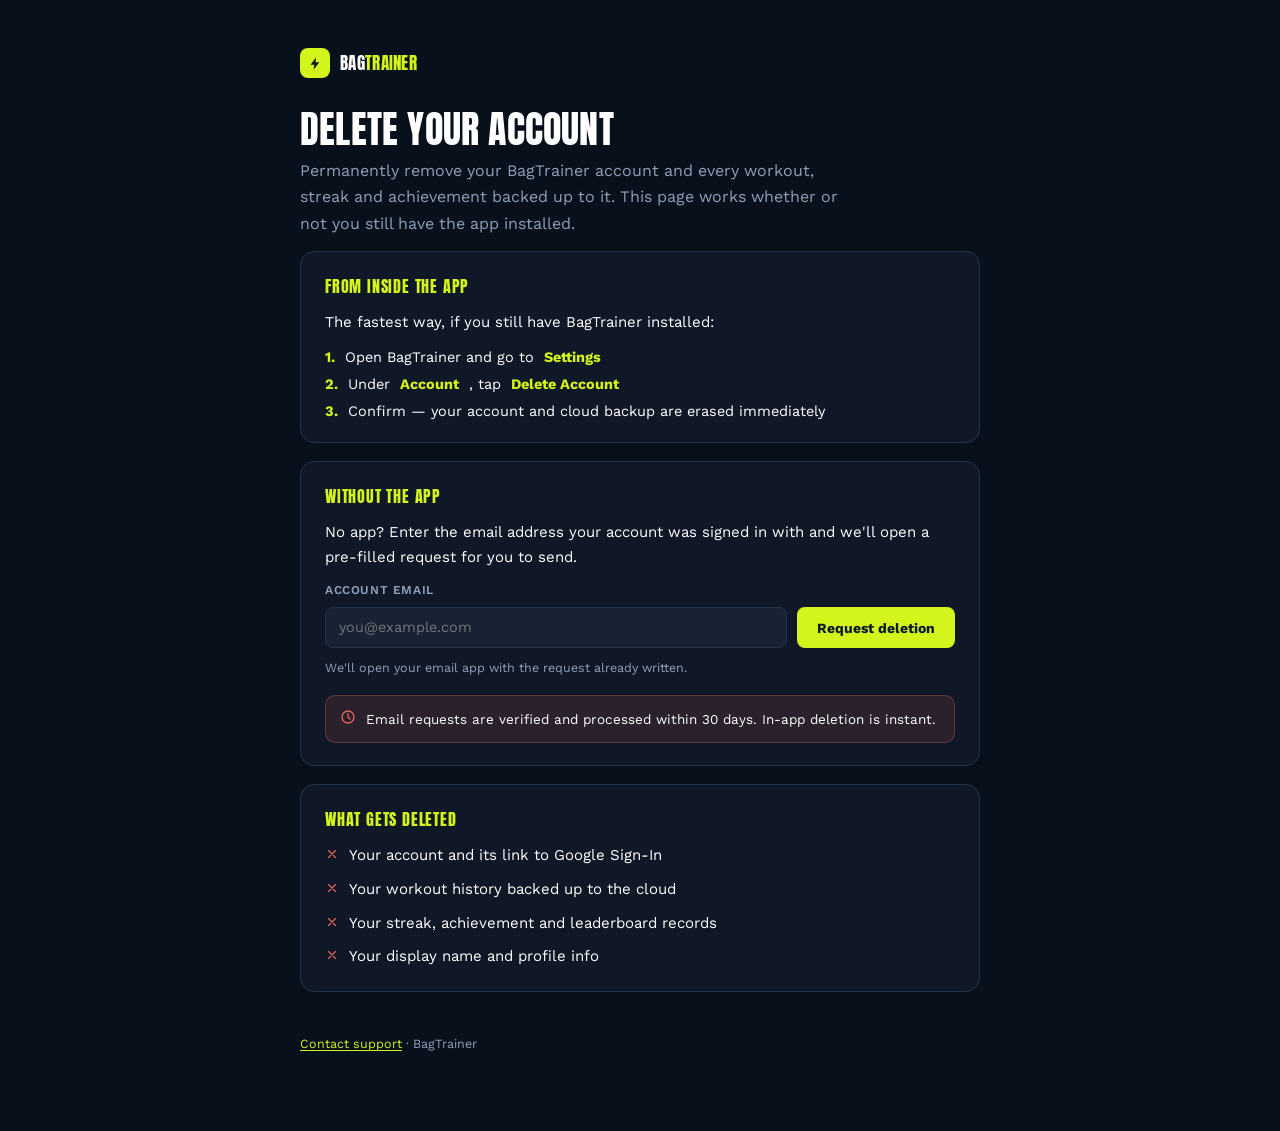
==== delete-account/index.html @ e47c501b "Add files via upload" ====
<!doctype html>
<html lang="en">
<head>
<meta charset="utf-8" />
<meta name="viewport" content="width=device-width, initial-scale=1" />
<title>Delete Account — BagTrainer</title>
<link rel="stylesheet" href="/style.css" />
</head>
<body>
<div class="page">
  <a class="brand" href="/">
    <div class="brand-icon">
      <svg viewBox="0 0 24 24" fill="none" xmlns="http://www.w3.org/2000/svg">
        <path d="M13 2L4 14h6l-1 8 9-12h-6l1-8z" fill="var(--accent-ink)"/>
      </svg>
    </div>
    <div class="brand-name">BAG<span class="lime">TRAINER</span></div>
  </a>

  <h1>Delete your account</h1>
  <p class="lede">
    Permanently remove your BagTrainer account and every workout, streak
    and achievement backed up to it. This page works whether or not you
    still have the app installed.
  </p>

  <div class="card">
    <h2>From inside the app</h2>
    <p>The fastest way, if you still have BagTrainer installed:</p>
    <div class="steps">
      <div class="step"><b>1.</b> Open BagTrainer and go to <b>Settings</b></div>
      <div class="step"><b>2.</b> Under <b>Account</b>, tap <b>Delete Account</b></div>
      <div class="step"><b>3.</b> Confirm — your account and cloud backup are erased immediately</div>
    </div>
  </div>

  <div class="card">
    <h2>Without the app</h2>
    <p>
      No app? Enter the email address your account was signed in with and
      we'll open a pre-filled request for you to send.
    </p>

    <div class="request-form">
      <label for="account-email">Account email</label>
      <div class="input-row">
        <input type="email" id="account-email" placeholder="you@example.com" autocomplete="email" />
        <button type="button" id="request-btn">Request deletion</button>
      </div>
      <p class="hint" id="form-hint">We'll open your email app with the request already written.</p>
    </div>

    <div class="timeline-note">
      <svg viewBox="0 0 24 24" fill="none" xmlns="http://www.w3.org/2000/svg" stroke="currentColor" stroke-width="2" stroke-linecap="round" stroke-linejoin="round"><circle cx="12" cy="12" r="9"/><path d="M12 7v5l3 3"/></svg>
      <p>Email requests are verified and processed within 30 days. In-app deletion is instant.</p>
    </div>
  </div>

  <div class="card">
    <h2>What gets deleted</h2>
    <ul class="checklist">
      <li>
        <svg viewBox="0 0 24 24" fill="none" xmlns="http://www.w3.org/2000/svg" stroke="currentColor" stroke-width="2" stroke-linecap="round" stroke-linejoin="round"><path d="M18 6L6 18M6 6l12 12"/></svg>
        Your account and its link to Google Sign-In
      </li>
      <li>
        <svg viewBox="0 0 24 24" fill="none" xmlns="http://www.w3.org/2000/svg" stroke="currentColor" stroke-width="2" stroke-linecap="round" stroke-linejoin="round"><path d="M18 6L6 18M6 6l12 12"/></svg>
        Your workout history backed up to the cloud
      </li>
      <li>
        <svg viewBox="0 0 24 24" fill="none" xmlns="http://www.w3.org/2000/svg" stroke="currentColor" stroke-width="2" stroke-linecap="round" stroke-linejoin="round"><path d="M18 6L6 18M6 6l12 12"/></svg>
        Your streak, achievement and leaderboard records
      </li>
      <li>
        <svg viewBox="0 0 24 24" fill="none" xmlns="http://www.w3.org/2000/svg" stroke="currentColor" stroke-width="2" stroke-linecap="round" stroke-linejoin="round"><path d="M18 6L6 18M6 6l12 12"/></svg>
        Your display name and profile info
      </li>
    </ul>
  </div>

  <footer>
    <a href="mailto:bagtrainerapp@gmail.com">Contact support</a> &middot; BagTrainer
  </footer>
</div>

<script>
  (function () {
    var btn = document.getElementById("request-btn");
    var input = document.getElementById("account-email");
    var hint = document.getElementById("form-hint");

    btn.addEventListener("click", function () {
      var email = input.value.trim();
      var emailPattern = /^[^\s@]+@[^\s@]+\.[^\s@]+$/;

      if (!emailPattern.test(email)) {
        hint.textContent = "Enter the email address your account was signed in with.";
        hint.classList.add("error");
        input.focus();
        return;
      }

      hint.classList.remove("error");
      hint.textContent = "We'll open your email app with the request already written.";

      var subject = encodeURIComponent("Delete my BagTrainer account");
      var body = encodeURIComponent(
        "Please permanently delete my BagTrainer account and all associated data.\n\n" +
        "Account email: " + email + "\n"
      );

      window.location.href = "mailto:bagtrainerapp@gmail.com?subject=" + subject + "&body=" + body;
    });

    input.addEventListener("keydown", function (e) {
      if (e.key === "Enter") {
        e.preventDefault();
        btn.click();
      }
    });
  })();
</script>
</body>
</html>
---- style.css ----
@import url('https://fonts.googleapis.com/css2?family=Anton&family=Work+Sans:wght@400;500;600;700;800&display=swap');

:root {
  --bg: #08101C;
  --surface: #101827;
  --surface-2: #172235;
  --border: #253449;
  --text: #FFFFFF;
  --text-secondary: #8FA0B8;
  --accent: #D3F51B;
  --accent-ink: #0C1A2B;
  --danger: #E2665A;
  --danger-surface: rgba(226, 102, 90, 0.12);
}

* {
  box-sizing: border-box;
}

body {
  margin: 0;
  background: var(--bg);
  color: var(--text);
  font-family: "Work Sans", -apple-system, "Segoe UI", sans-serif;
  -webkit-font-smoothing: antialiased;
}

.page {
  max-width: 720px;
  margin: 0 auto;
  padding: 48px 20px 80px;
}

.brand {
  display: flex;
  align-items: center;
  gap: 10px;
  margin-bottom: 32px;
  text-decoration: none;
  width: fit-content;
}

.brand-icon {
  width: 30px;
  height: 30px;
  border-radius: 8px;
  background: var(--accent);
  display: flex;
  align-items: center;
  justify-content: center;
  flex-shrink: 0;
}

.brand-icon svg {
  width: 15px;
  height: 15px;
}

.brand-name {
  font-family: "Anton", sans-serif;
  font-size: 17px;
  letter-spacing: 0.3px;
  text-transform: uppercase;
  color: var(--text);
}

.brand-name .lime {
  color: var(--accent);
}

h1 {
  font-family: "Anton", sans-serif;
  font-weight: 400;
  text-transform: uppercase;
  letter-spacing: 0.2px;
  font-size: clamp(28px, 5.5vw, 38px);
  line-height: 1.05;
  margin: 0 0 8px;
  text-wrap: balance;
}

.meta {
  font-size: 13px;
  color: var(--text-secondary);
  margin: 0 0 32px;
}

h2 {
  font-family: "Anton", sans-serif;
  font-weight: 400;
  text-transform: uppercase;
  letter-spacing: 0.8px;
  font-size: 16px;
  color: var(--accent);
  margin: 32px 0 12px;
}

h2:first-of-type {
  margin-top: 8px;
}

p, li {
  font-size: 15px;
  line-height: 1.65;
  color: var(--text);
  margin: 0 0 14px;
}

.lede {
  font-size: 16px;
  color: var(--text-secondary);
  max-width: 56ch;
}

ul {
  margin: 0 0 14px;
  padding-left: 22px;
}

a {
  color: var(--accent);
  text-decoration: underline;
  text-underline-offset: 2px;
}

strong {
  color: var(--text);
}

.card {
  background: var(--surface);
  border: 1px solid var(--border);
  border-radius: 14px;
  padding: 22px 24px;
  margin: 0 0 18px;
}

.card h2 {
  margin-top: 0;
}

.card p:last-child {
  margin-bottom: 0;
}

.steps {
  display: flex;
  flex-direction: column;
  gap: 10px;
  margin-top: 4px;
}

.step {
  display: flex;
  align-items: baseline;
  gap: 10px;
  font-size: 14.5px;
}

.step b {
  color: var(--accent);
  font-weight: 700;
}

.request-form {
  display: flex;
  flex-direction: column;
  gap: 10px;
  margin-top: 14px;
}

label {
  font-size: 12px;
  font-weight: 600;
  text-transform: uppercase;
  letter-spacing: 0.6px;
  color: var(--text-secondary);
}

.input-row {
  display: flex;
  gap: 10px;
  flex-wrap: wrap;
}

input[type="email"] {
  flex: 1 1 220px;
  min-width: 0;
  background: var(--surface-2);
  border: 1px solid var(--border);
  border-radius: 8px;
  padding: 11px 13px;
  font-size: 14.5px;
  font-family: inherit;
  color: var(--text);
}

input[type="email"]:focus-visible {
  outline: 2px solid var(--accent);
  outline-offset: 1px;
}

button {
  appearance: none;
  border: none;
  border-radius: 8px;
  background: var(--accent);
  color: var(--accent-ink);
  font-family: inherit;
  font-weight: 700;
  font-size: 14px;
  padding: 11px 20px;
  cursor: pointer;
  white-space: nowrap;
}

button:hover {
  filter: brightness(1.06);
}

.hint {
  font-size: 12.5px;
  color: var(--text-secondary);
  margin: 0;
}

.hint.error {
  color: var(--danger);
}

.checklist {
  list-style: none;
  margin: 0;
  padding: 0;
  display: flex;
  flex-direction: column;
  gap: 9px;
}

.checklist li {
  display: flex;
  align-items: flex-start;
  gap: 10px;
  margin: 0;
}

.checklist svg {
  flex-shrink: 0;
  margin-top: 4px;
  width: 14px;
  height: 14px;
  color: var(--danger);
}

.timeline-note {
  display: flex;
  gap: 10px;
  align-items: flex-start;
  background: var(--danger-surface);
  border: 1px solid rgba(226, 102, 90, 0.3);
  border-radius: 10px;
  padding: 12px 14px;
  margin-top: 16px;
}

.timeline-note p {
  color: var(--text);
  font-size: 13.5px;
  margin: 0;
}

.timeline-note svg {
  flex-shrink: 0;
  margin-top: 1px;
  width: 16px;
  height: 16px;
  color: var(--danger);
}

.hub-links {
  display: flex;
  flex-direction: column;
  gap: 12px;
  margin-top: 28px;
}

.hub-link {
  display: flex;
  align-items: center;
  justify-content: space-between;
  background: var(--surface);
  border: 1px solid var(--border);
  border-radius: 12px;
  padding: 16px 18px;
  text-decoration: none;
  color: var(--text);
}

.hub-link:hover {
  border-color: var(--accent);
}

.hub-link-title {
  font-weight: 700;
  font-size: 15px;
}

.hub-link-sub {
  font-size: 13px;
  color: var(--text-secondary);
  margin-top: 2px;
}

.hub-link-arrow {
  color: var(--accent);
  font-size: 20px;
}

footer {
  margin-top: 44px;
  font-size: 12.5px;
  color: var(--text-secondary);
}
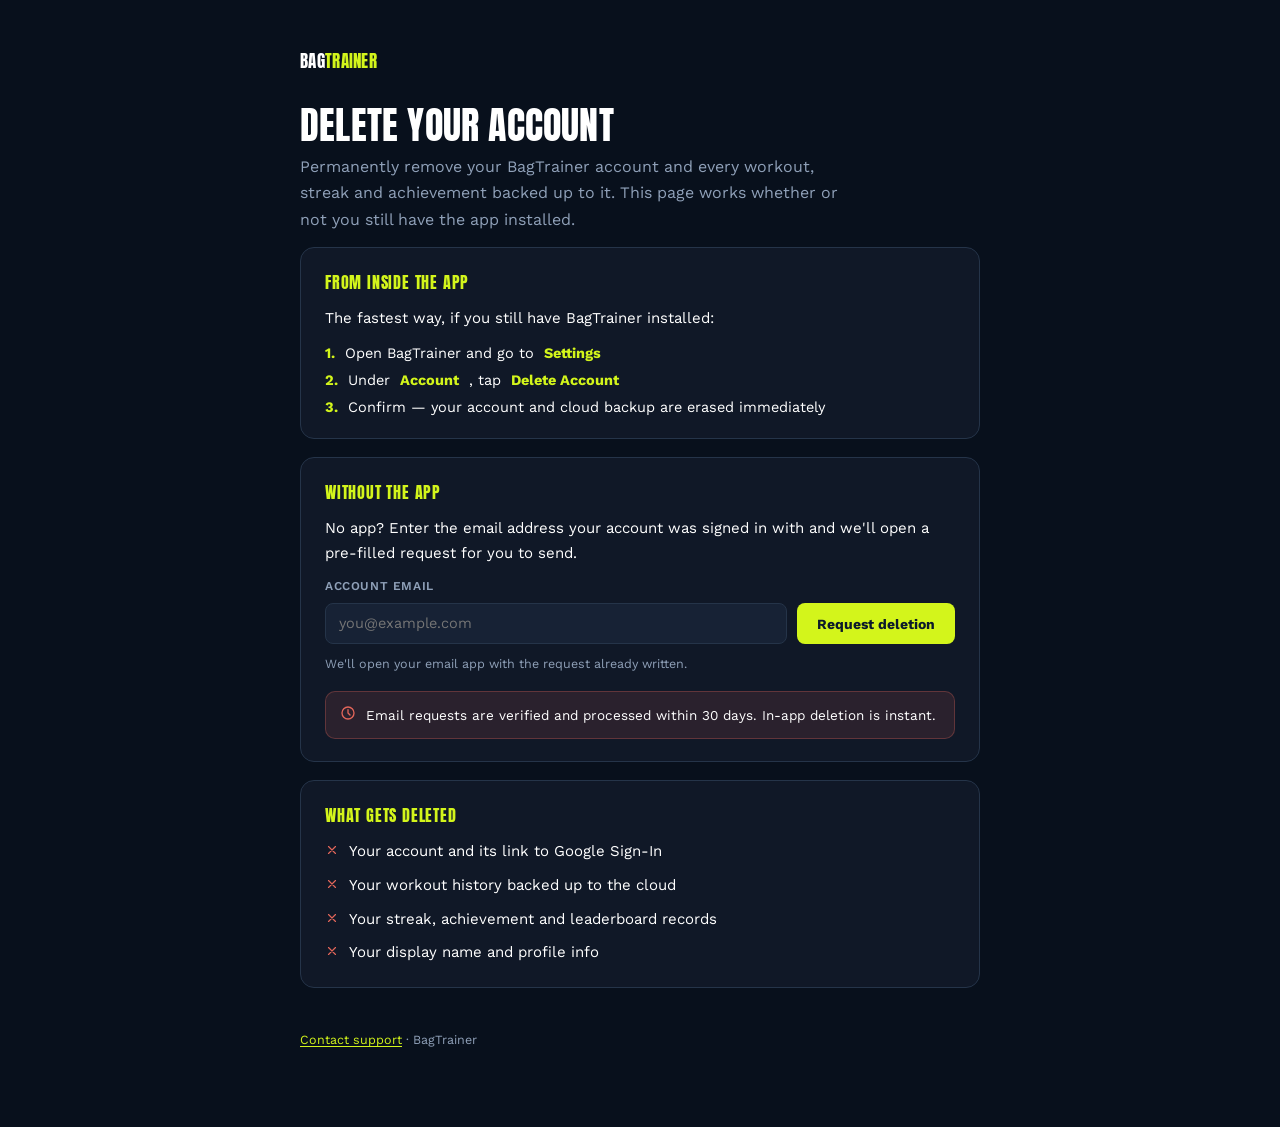
==== commit 7191d9b9: "Remove bolt icon from brand mark, add tagline, disclose analytics in privacy policy - Drop the light" ====
--- a/delete-account/index.html
+++ b/delete-account/index.html
@@ -9,11 +9,6 @@
 <body>
 <div class="page">
   <a class="brand" href="/">
-    <div class="brand-icon">
-      <svg viewBox="0 0 24 24" fill="none" xmlns="http://www.w3.org/2000/svg">
-        <path d="M13 2L4 14h6l-1 8 9-12h-6l1-8z" fill="var(--accent-ink)"/>
-      </svg>
-    </div>
     <div class="brand-name">BAG<span class="lime">TRAINER</span></div>
   </a>
 
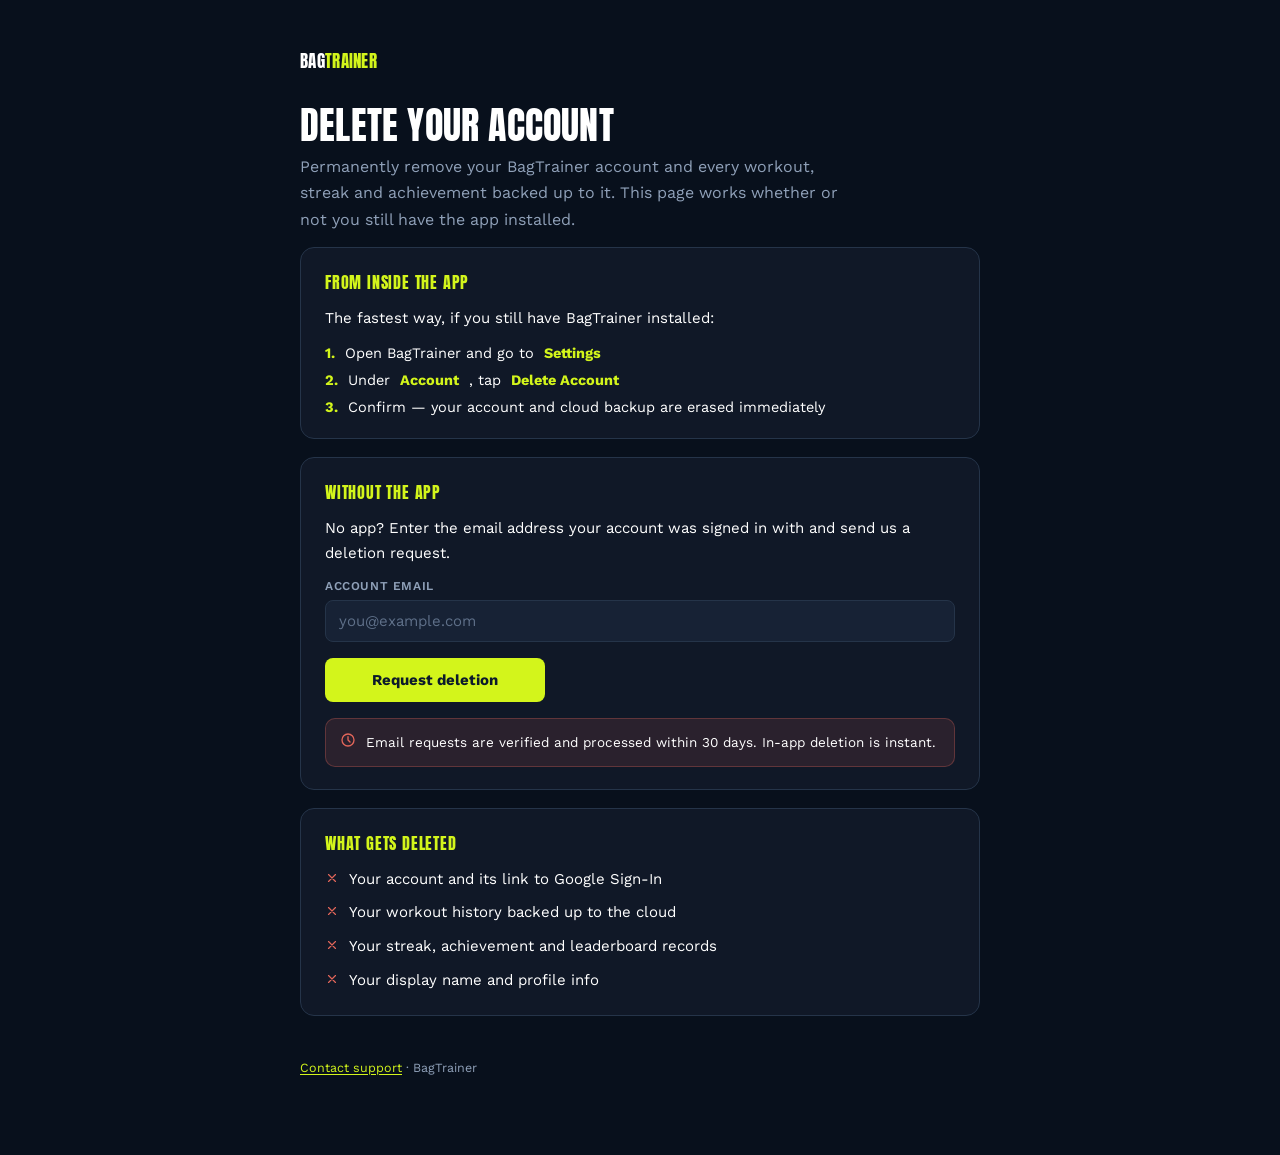
==== commit 238d56ab: "Launch copy, App Store badge and a support form that hides the inbox - Free trial wording is now 7 d" ====
--- a/delete-account/index.html
+++ b/delete-account/index.html
@@ -4,6 +4,7 @@
 <meta charset="utf-8" />
 <meta name="viewport" content="width=device-width, initial-scale=1" />
 <title>Delete Account — BagTrainer</title>
+<link rel="icon" href="/assets/icon.png" />
 <link rel="stylesheet" href="/style.css" />
 </head>
 <body>
@@ -33,16 +34,39 @@
     <h2>Without the app</h2>
     <p>
       No app? Enter the email address your account was signed in with and
-      we'll open a pre-filled request for you to send.
+      send us a deletion request.
     </p>
 
-    <div class="request-form">
-      <label for="account-email">Account email</label>
-      <div class="input-row">
-        <input type="email" id="account-email" placeholder="you@example.com" autocomplete="email" />
-        <button type="button" id="request-btn">Request deletion</button>
+    <form class="support-form" data-support-form data-success-panel="delete-success" novalidate>
+      <div class="field">
+        <label for="account-email">Account email</label>
+        <input type="email" id="account-email" name="email" autocomplete="email" maxlength="254"
+               placeholder="you@example.com"
+               data-validate data-label="Account email" data-max="254" aria-describedby="account-email-error" />
+        <p class="field-error" id="account-email-error" hidden></p>
       </div>
-      <p class="hint" id="form-hint">We'll open your email app with the request already written.</p>
+
+      <input type="hidden" name="category" value="Account deletion request" />
+      <input type="hidden" name="message" value="Please permanently delete my BagTrainer account and all associated data." />
+
+      <!-- Spam trap: hidden from people, filled in only by bots. -->
+      <div class="hp-field" aria-hidden="true">
+        <label for="delete-company">Company</label>
+        <input type="text" id="delete-company" name="_gotcha" tabindex="-1" autocomplete="off" />
+      </div>
+
+      <p class="form-status" data-form-status role="status" aria-live="polite" hidden></p>
+
+      <button type="submit">Request deletion</button>
+
+      <noscript>
+        <p class="hint error">Please turn on JavaScript in your browser to send a deletion request.</p>
+      </noscript>
+    </form>
+
+    <div class="form-success" id="delete-success" tabindex="-1" hidden>
+      <h3>Request sent</h3>
+      <p>We've received your deletion request. We'll verify it and reply to the email address you entered.</p>
     </div>
 
     <div class="timeline-note">
@@ -74,46 +98,11 @@
   </div>
 
   <footer>
-    <a href="mailto:bagtrainerapp@gmail.com">Contact support</a> &middot; BagTrainer
+    <a href="/support">Contact support</a> &middot; BagTrainer
   </footer>
 </div>
 
-<script>
-  (function () {
-    var btn = document.getElementById("request-btn");
-    var input = document.getElementById("account-email");
-    var hint = document.getElementById("form-hint");
-
-    btn.addEventListener("click", function () {
-      var email = input.value.trim();
-      var emailPattern = /^[^\s@]+@[^\s@]+\.[^\s@]+$/;
-
-      if (!emailPattern.test(email)) {
-        hint.textContent = "Enter the email address your account was signed in with.";
-        hint.classList.add("error");
-        input.focus();
-        return;
-      }
-
-      hint.classList.remove("error");
-      hint.textContent = "We'll open your email app with the request already written.";
-
-      var subject = encodeURIComponent("Delete my BagTrainer account");
-      var body = encodeURIComponent(
-        "Please permanently delete my BagTrainer account and all associated data.\n\n" +
-        "Account email: " + email + "\n"
-      );
-
-      window.location.href = "mailto:bagtrainerapp@gmail.com?subject=" + subject + "&body=" + body;
-    });
-
-    input.addEventListener("keydown", function (e) {
-      if (e.key === "Enter") {
-        e.preventDefault();
-        btn.click();
-      }
-    });
-  })();
-</script>
+<script src="/assets/site-config.js"></script>
+<script src="/assets/support-form.js"></script>
 </body>
 </html>
--- a/style.css
+++ b/style.css
@@ -17,6 +17,10 @@
   box-sizing: border-box;
 }
 
+[hidden] {
+  display: none !important;
+}
+
 body {
   margin: 0;
   background: var(--bg);
@@ -195,7 +199,10 @@
   color: var(--text);
 }
 
-input[type="email"]:focus-visible {
+input[type="email"]:focus-visible,
+input[type="text"]:focus-visible,
+select:focus-visible,
+textarea:focus-visible {
   outline: 2px solid var(--accent);
   outline-offset: 1px;
 }
@@ -218,6 +225,12 @@
   filter: brightness(1.06);
 }
 
+button:disabled {
+  opacity: 0.6;
+  cursor: progress;
+  filter: none;
+}
+
 .hint {
   font-size: 12.5px;
   color: var(--text-secondary);
@@ -316,6 +329,153 @@
   font-size: 20px;
 }
 
+/* Support form */
+
+.support-form {
+  display: flex;
+  flex-direction: column;
+  gap: 16px;
+  margin-top: 6px;
+}
+
+.field-row {
+  display: grid;
+  grid-template-columns: 1fr 1fr;
+  gap: 16px;
+}
+
+@media (max-width: 560px) {
+  .field-row {
+    grid-template-columns: 1fr;
+  }
+}
+
+.field {
+  display: flex;
+  flex-direction: column;
+  gap: 7px;
+  min-width: 0;
+}
+
+.support-form input[type="text"],
+.support-form input[type="email"],
+.support-form select,
+.support-form textarea {
+  flex: 0 0 auto;
+  width: 100%;
+  background: var(--surface-2);
+  border: 1px solid var(--border);
+  border-radius: 8px;
+  padding: 11px 13px;
+  font-size: 15px;
+  font-family: inherit;
+  color: var(--text);
+}
+
+.support-form select {
+  appearance: none;
+  background-image: linear-gradient(45deg, transparent 50%, var(--accent) 50%),
+    linear-gradient(135deg, var(--accent) 50%, transparent 50%);
+  background-position: calc(100% - 18px) 50%, calc(100% - 13px) 50%;
+  background-size: 5px 5px;
+  background-repeat: no-repeat;
+  padding-right: 36px;
+}
+
+.support-form select option {
+  background: var(--surface-2);
+  color: var(--text);
+}
+
+.support-form textarea {
+  resize: vertical;
+  min-height: 140px;
+  line-height: 1.5;
+}
+
+.support-form ::placeholder {
+  color: #5f7089;
+}
+
+.support-form [aria-invalid="true"] {
+  border-color: var(--danger);
+}
+
+.support-form button[type="submit"] {
+  align-self: flex-start;
+  min-width: 220px;
+  padding: 13px 22px;
+  font-size: 15px;
+}
+
+@media (max-width: 560px) {
+  .support-form button[type="submit"] {
+    align-self: stretch;
+  }
+}
+
+.field-error {
+  margin: 0;
+  font-size: 12.5px;
+  color: var(--danger);
+}
+
+.form-status {
+  margin: 0;
+  font-size: 13.5px;
+  border-radius: 10px;
+  padding: 11px 14px;
+}
+
+.form-status.is-error {
+  background: var(--danger-surface);
+  border: 1px solid rgba(226, 102, 90, 0.3);
+  color: var(--text);
+}
+
+.form-status.is-success {
+  background: rgba(211, 245, 27, 0.08);
+  border: 1px solid rgba(211, 245, 27, 0.35);
+  color: var(--text);
+}
+
+.hp-field {
+  position: absolute;
+  left: -10000px;
+  width: 1px;
+  height: 1px;
+  overflow: hidden;
+}
+
+.form-success {
+  background: rgba(211, 245, 27, 0.08);
+  border: 1px solid rgba(211, 245, 27, 0.35);
+  border-radius: 12px;
+  padding: 20px 22px;
+  outline: none;
+}
+
+.form-success h3 {
+  font-family: "Anton", sans-serif;
+  font-weight: 400;
+  text-transform: uppercase;
+  letter-spacing: 0.6px;
+  font-size: 18px;
+  color: var(--accent);
+  margin: 0 0 8px;
+}
+
+.button-secondary {
+  background: transparent;
+  color: var(--text);
+  border: 1px solid var(--border);
+  margin-top: 4px;
+}
+
+.button-secondary:hover {
+  border-color: var(--accent);
+}
+
 footer {
   margin-top: 44px;
   font-size: 12.5px;
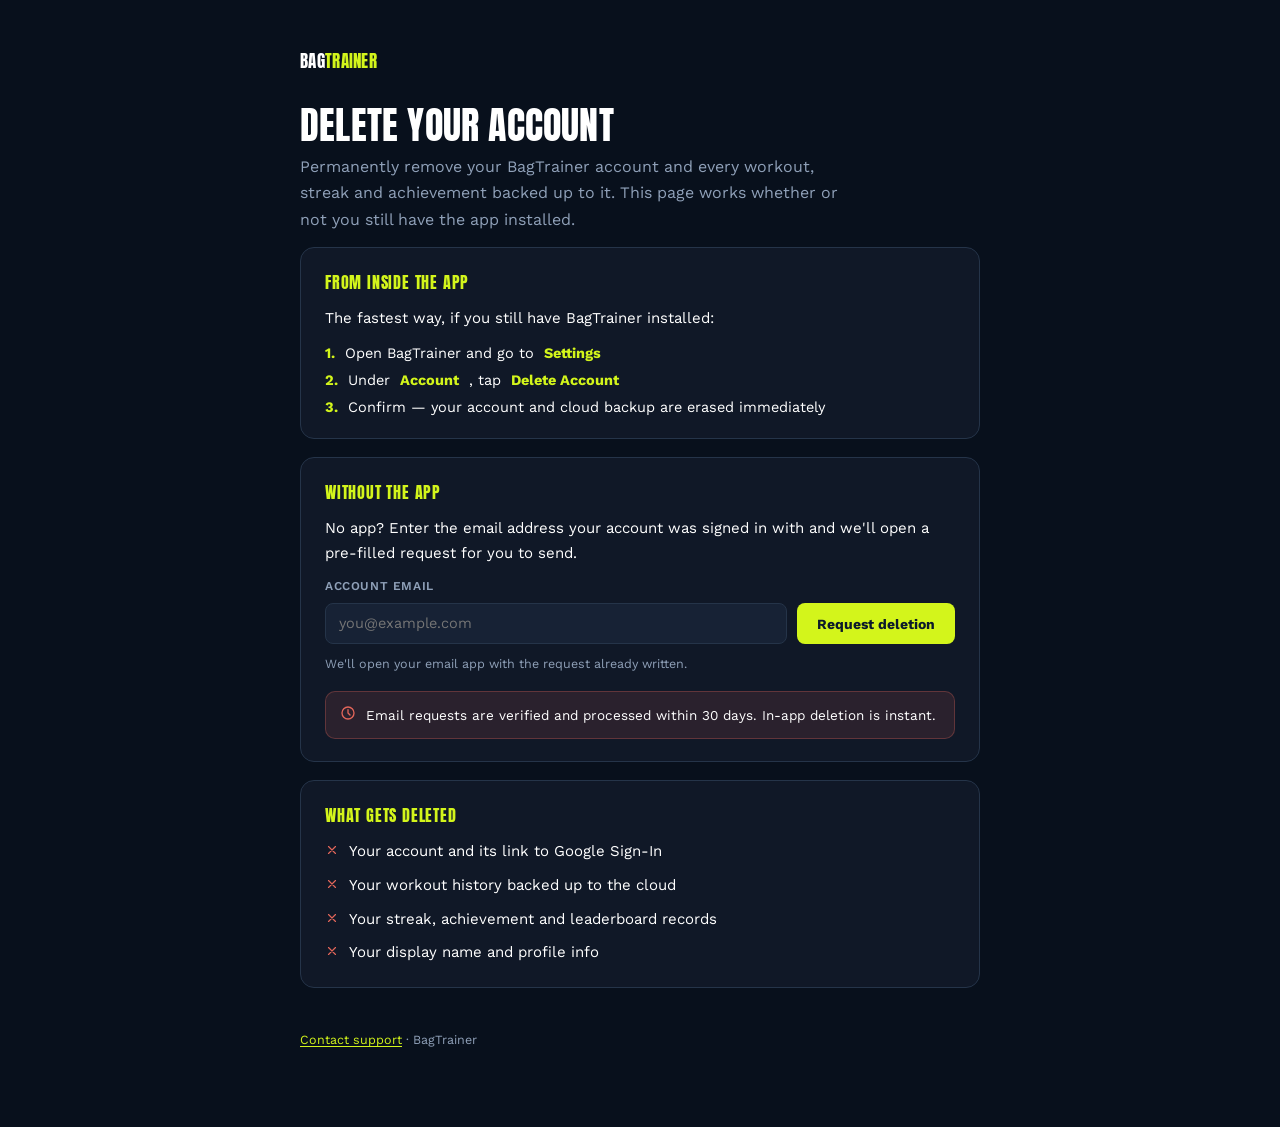
==== commit e68ecc63: "Support page: mail-app Contact Support button and FAQs instead of a form Drops the Formspree form. /" ====
--- a/delete-account/index.html
+++ b/delete-account/index.html
@@ -34,39 +34,16 @@
     <h2>Without the app</h2>
     <p>
       No app? Enter the email address your account was signed in with and
-      send us a deletion request.
+      we'll open a pre-filled request for you to send.
     </p>
 
-    <form class="support-form" data-support-form data-success-panel="delete-success" novalidate>
-      <div class="field">
-        <label for="account-email">Account email</label>
-        <input type="email" id="account-email" name="email" autocomplete="email" maxlength="254"
-               placeholder="you@example.com"
-               data-validate data-label="Account email" data-max="254" aria-describedby="account-email-error" />
-        <p class="field-error" id="account-email-error" hidden></p>
+    <div class="request-form">
+      <label for="account-email">Account email</label>
+      <div class="input-row">
+        <input type="email" id="account-email" placeholder="you@example.com" autocomplete="email" />
+        <button type="button" id="request-btn">Request deletion</button>
       </div>
-
-      <input type="hidden" name="category" value="Account deletion request" />
-      <input type="hidden" name="message" value="Please permanently delete my BagTrainer account and all associated data." />
-
-      <!-- Spam trap: hidden from people, filled in only by bots. -->
-      <div class="hp-field" aria-hidden="true">
-        <label for="delete-company">Company</label>
-        <input type="text" id="delete-company" name="_gotcha" tabindex="-1" autocomplete="off" />
-      </div>
-
-      <p class="form-status" data-form-status role="status" aria-live="polite" hidden></p>
-
-      <button type="submit">Request deletion</button>
-
-      <noscript>
-        <p class="hint error">Please turn on JavaScript in your browser to send a deletion request.</p>
-      </noscript>
-    </form>
-
-    <div class="form-success" id="delete-success" tabindex="-1" hidden>
-      <h3>Request sent</h3>
-      <p>We've received your deletion request. We'll verify it and reply to the email address you entered.</p>
+      <p class="hint" id="form-hint">We'll open your email app with the request already written.</p>
     </div>
 
     <div class="timeline-note">
@@ -102,7 +79,44 @@
   </footer>
 </div>
 
-<script src="/assets/site-config.js"></script>
-<script src="/assets/support-form.js"></script>
+<script>
+  (function () {
+    var btn = document.getElementById("request-btn");
+    var input = document.getElementById("account-email");
+    var hint = document.getElementById("form-hint");
+
+    btn.addEventListener("click", function () {
+      var email = input.value.trim();
+      var emailPattern = /^[^\s@]+@[^\s@]+\.[^\s@]+$/;
+
+      if (!emailPattern.test(email)) {
+        hint.textContent = "Enter the email address your account was signed in with.";
+        hint.classList.add("error");
+        input.focus();
+        return;
+      }
+
+      hint.classList.remove("error");
+      hint.textContent = "We'll open your email app with the request already written.";
+
+      var subject = encodeURIComponent("Delete my BagTrainer account");
+      var body = encodeURIComponent(
+        "Please permanently delete my BagTrainer account and all associated data.\n\n" +
+        "Account email: " + email + "\n"
+      );
+
+      // Assembled here so the address is never shown on the page.
+      var to = ["bagtrainerapp", "gmail.com"].join("@");
+      window.location.href = "mailto:" + to + "?subject=" + subject + "&body=" + body;
+    });
+
+    input.addEventListener("keydown", function (e) {
+      if (e.key === "Enter") {
+        e.preventDefault();
+        btn.click();
+      }
+    });
+  })();
+</script>
 </body>
 </html>
--- a/style.css
+++ b/style.css
@@ -329,151 +329,89 @@
   font-size: 20px;
 }
 
-/* Support form */
-
-.support-form {
+/* Support page */
+
+.contact-button {
+  display: inline-flex;
+  align-items: center;
+  justify-content: center;
+  min-width: 220px;
+  margin-top: 6px;
+  padding: 13px 24px;
+  border-radius: 8px;
+  background: var(--accent);
+  color: var(--accent-ink);
+  font-weight: 800;
+  font-size: 15px;
+  text-decoration: none;
+}
+
+.contact-button:hover {
+  filter: brightness(1.06);
+}
+
+@media (max-width: 560px) {
+  .contact-button {
+    display: flex;
+    width: 100%;
+  }
+}
+
+.faq {
   display: flex;
   flex-direction: column;
-  gap: 16px;
-  margin-top: 6px;
-}
-
-.field-row {
-  display: grid;
-  grid-template-columns: 1fr 1fr;
-  gap: 16px;
-}
-
-@media (max-width: 560px) {
-  .field-row {
-    grid-template-columns: 1fr;
-  }
-}
-
-.field {
-  display: flex;
-  flex-direction: column;
-  gap: 7px;
-  min-width: 0;
-}
-
-.support-form input[type="text"],
-.support-form input[type="email"],
-.support-form select,
-.support-form textarea {
-  flex: 0 0 auto;
-  width: 100%;
-  background: var(--surface-2);
+  gap: 10px;
+}
+
+.faq details {
+  background: var(--surface);
   border: 1px solid var(--border);
-  border-radius: 8px;
-  padding: 11px 13px;
+  border-radius: 12px;
+  padding: 0 18px;
+}
+
+.faq details[open] {
+  border-color: rgba(211, 245, 27, 0.45);
+}
+
+.faq summary {
+  cursor: pointer;
+  list-style: none;
+  display: flex;
+  align-items: center;
+  justify-content: space-between;
+  gap: 12px;
+  padding: 15px 0;
+  font-weight: 700;
   font-size: 15px;
-  font-family: inherit;
-  color: var(--text);
-}
-
-.support-form select {
-  appearance: none;
-  background-image: linear-gradient(45deg, transparent 50%, var(--accent) 50%),
-    linear-gradient(135deg, var(--accent) 50%, transparent 50%);
-  background-position: calc(100% - 18px) 50%, calc(100% - 13px) 50%;
-  background-size: 5px 5px;
-  background-repeat: no-repeat;
-  padding-right: 36px;
-}
-
-.support-form select option {
-  background: var(--surface-2);
-  color: var(--text);
-}
-
-.support-form textarea {
-  resize: vertical;
-  min-height: 140px;
-  line-height: 1.5;
-}
-
-.support-form ::placeholder {
-  color: #5f7089;
-}
-
-.support-form [aria-invalid="true"] {
-  border-color: var(--danger);
-}
-
-.support-form button[type="submit"] {
-  align-self: flex-start;
-  min-width: 220px;
-  padding: 13px 22px;
-  font-size: 15px;
-}
-
-@media (max-width: 560px) {
-  .support-form button[type="submit"] {
-    align-self: stretch;
-  }
-}
-
-.field-error {
-  margin: 0;
-  font-size: 12.5px;
-  color: var(--danger);
-}
-
-.form-status {
-  margin: 0;
-  font-size: 13.5px;
-  border-radius: 10px;
-  padding: 11px 14px;
-}
-
-.form-status.is-error {
-  background: var(--danger-surface);
-  border: 1px solid rgba(226, 102, 90, 0.3);
-  color: var(--text);
-}
-
-.form-status.is-success {
-  background: rgba(211, 245, 27, 0.08);
-  border: 1px solid rgba(211, 245, 27, 0.35);
-  color: var(--text);
-}
-
-.hp-field {
-  position: absolute;
-  left: -10000px;
-  width: 1px;
-  height: 1px;
-  overflow: hidden;
-}
-
-.form-success {
-  background: rgba(211, 245, 27, 0.08);
-  border: 1px solid rgba(211, 245, 27, 0.35);
-  border-radius: 12px;
-  padding: 20px 22px;
-  outline: none;
-}
-
-.form-success h3 {
-  font-family: "Anton", sans-serif;
-  font-weight: 400;
-  text-transform: uppercase;
-  letter-spacing: 0.6px;
-  font-size: 18px;
-  color: var(--accent);
-  margin: 0 0 8px;
-}
-
-.button-secondary {
-  background: transparent;
-  color: var(--text);
-  border: 1px solid var(--border);
-  margin-top: 4px;
-}
-
-.button-secondary:hover {
-  border-color: var(--accent);
+}
+
+.faq summary::-webkit-details-marker {
+  display: none;
+}
+
+.faq summary::after {
+  content: "+";
+  color: var(--accent);
+  font-size: 20px;
+  font-weight: 600;
+  line-height: 1;
+  flex-shrink: 0;
+}
+
+.faq details[open] summary::after {
+  content: "\2212";
+}
+
+.faq details p {
+  color: var(--text-secondary);
+  font-size: 14.5px;
+  margin: 0 0 16px;
+}
+
+.faq details p b {
+  color: var(--text);
+  font-weight: 600;
 }
 
 footer {
